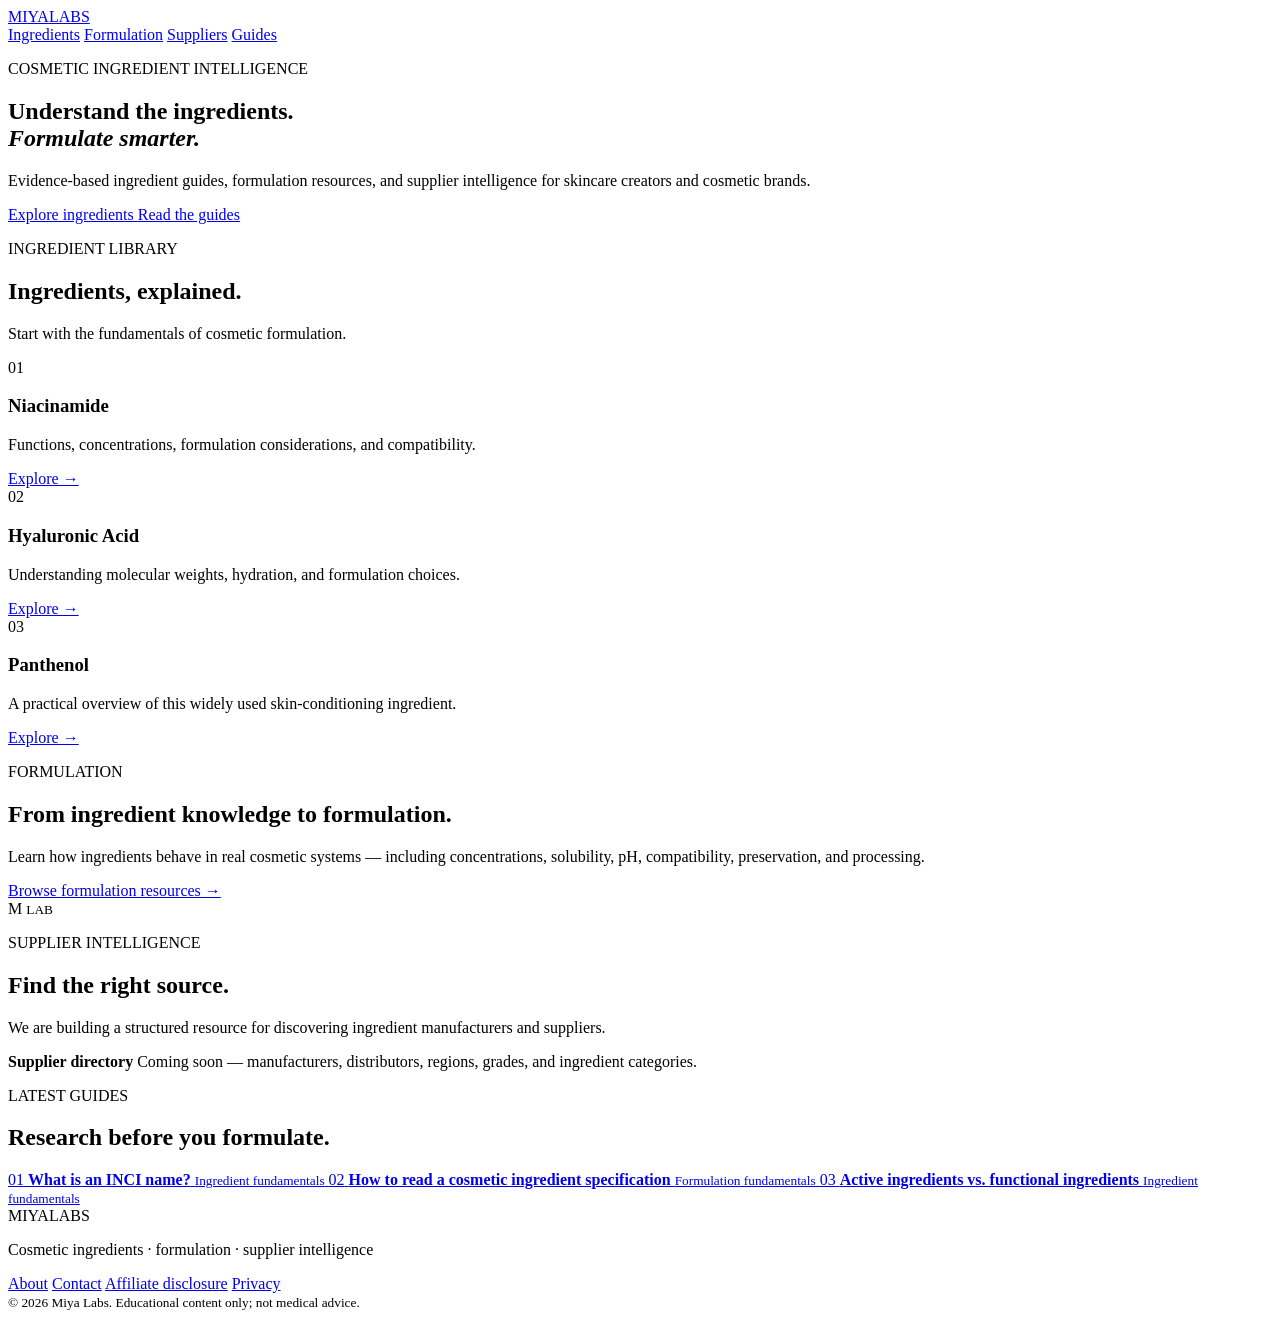
==== index.html @ 3661b7a8 "Create index.html" ====
<!doctype html>
<html lang="en">
<head>
  <meta charset="utf-8">
  <meta name="viewport" content="width=device-width, initial-scale=1">
  <meta name="description" content="Miya Labs — cosmetic ingredients, formulation science, supplier resources, and practical ingredient guides.">
  <title>Miya Labs — Cosmetic Ingredients & Formulation Science</title>
  <link rel="stylesheet" href="style.css">
</head>

<body>

<header class="site-header">
  <a class="brand" href="index.html">MIYA<span>LABS</span></a>

  <nav>
    <a href="#ingredients">Ingredients</a>
    <a href="#formulation">Formulation</a>
    <a href="#suppliers">Suppliers</a>
    <a href="#guides">Guides</a>
  </nav>
</header>


<main>

<section class="hero">

  <p class="eyebrow">COSMETIC INGREDIENT INTELLIGENCE</p>

  <h1>
    Understand the ingredients.<br>
    <em>Formulate smarter.</em>
  </h1>

  <p class="hero-copy">
    Evidence-based ingredient guides, formulation resources,
    and supplier intelligence for skincare creators and cosmetic brands.
  </p>

  <div class="hero-actions">
    <a class="button primary" href="#ingredients">
      Explore ingredients
    </a>

    <a class="button secondary" href="#guides">
      Read the guides
    </a>
  </div>

</section>


<section class="section" id="ingredients">

  <div class="section-heading">

    <div>
      <p class="eyebrow">INGREDIENT LIBRARY</p>
      <h2>Ingredients, explained.</h2>
    </div>

    <p>
      Start with the fundamentals of cosmetic formulation.
    </p>

  </div>


  <div class="cards">

    <article class="card">
      <span>01</span>
      <h3>Niacinamide</h3>
      <p>
        Functions, concentrations, formulation considerations,
        and compatibility.
      </p>
      <a href="#">Explore →</a>
    </article>


    <article class="card">
      <span>02</span>
      <h3>Hyaluronic Acid</h3>
      <p>
        Understanding molecular weights, hydration,
        and formulation choices.
      </p>
      <a href="#">Explore →</a>
    </article>


    <article class="card">
      <span>03</span>
      <h3>Panthenol</h3>
      <p>
        A practical overview of this widely used
        skin-conditioning ingredient.
      </p>
      <a href="#">Explore →</a>
    </article>

  </div>

</section>


<section class="feature" id="formulation">

  <div>

    <p class="eyebrow">FORMULATION</p>

    <h2>
      From ingredient knowledge
      to formulation.
    </h2>

    <p>
      Learn how ingredients behave in real cosmetic systems —
      including concentrations, solubility, pH, compatibility,
      preservation, and processing.
    </p>

    <a class="text-link" href="#">
      Browse formulation resources →
    </a>

  </div>


  <div class="formula-mark">
    M
    <small>LAB</small>
  </div>

</section>


<section class="section" id="suppliers">

  <div class="section-heading">

    <div>
      <p class="eyebrow">SUPPLIER INTELLIGENCE</p>
      <h2>Find the right source.</h2>
    </div>

    <p>
      We are building a structured resource for discovering
      ingredient manufacturers and suppliers.
    </p>

  </div>


  <div class="directory-placeholder">

    <strong>Supplier directory</strong>

    <span>
      Coming soon — manufacturers, distributors, regions,
      grades, and ingredient categories.
    </span>

  </div>

</section>


<section class="section guides" id="guides">

  <p class="eyebrow">LATEST GUIDES</p>

  <h2>Research before you formulate.</h2>


  <div class="guide-list">

    <a href="#">
      <span>01</span>
      <strong>What is an INCI name?</strong>
      <small>Ingredient fundamentals</small>
    </a>


    <a href="#">
      <span>02</span>
      <strong>
        How to read a cosmetic ingredient specification
      </strong>
      <small>Formulation fundamentals</small>
    </a>


    <a href="#">
      <span>03</span>
      <strong>
        Active ingredients vs. functional ingredients
      </strong>
      <small>Ingredient fundamentals</small>
    </a>

  </div>

</section>

</main>


<footer>

  <div class="brand">
    MIYA<span>LABS</span>
  </div>

  <p>
    Cosmetic ingredients · formulation · supplier intelligence
  </p>

  <div class="footer-links">
    <a href="#">About</a>
    <a href="#">Contact</a>
    <a href="#">Affiliate disclosure</a>
    <a href="#">Privacy</a>
  </div>

  <small>
    © 2026 Miya Labs. Educational content only; not medical advice.
  </small>

</footer>

</body>
</html>
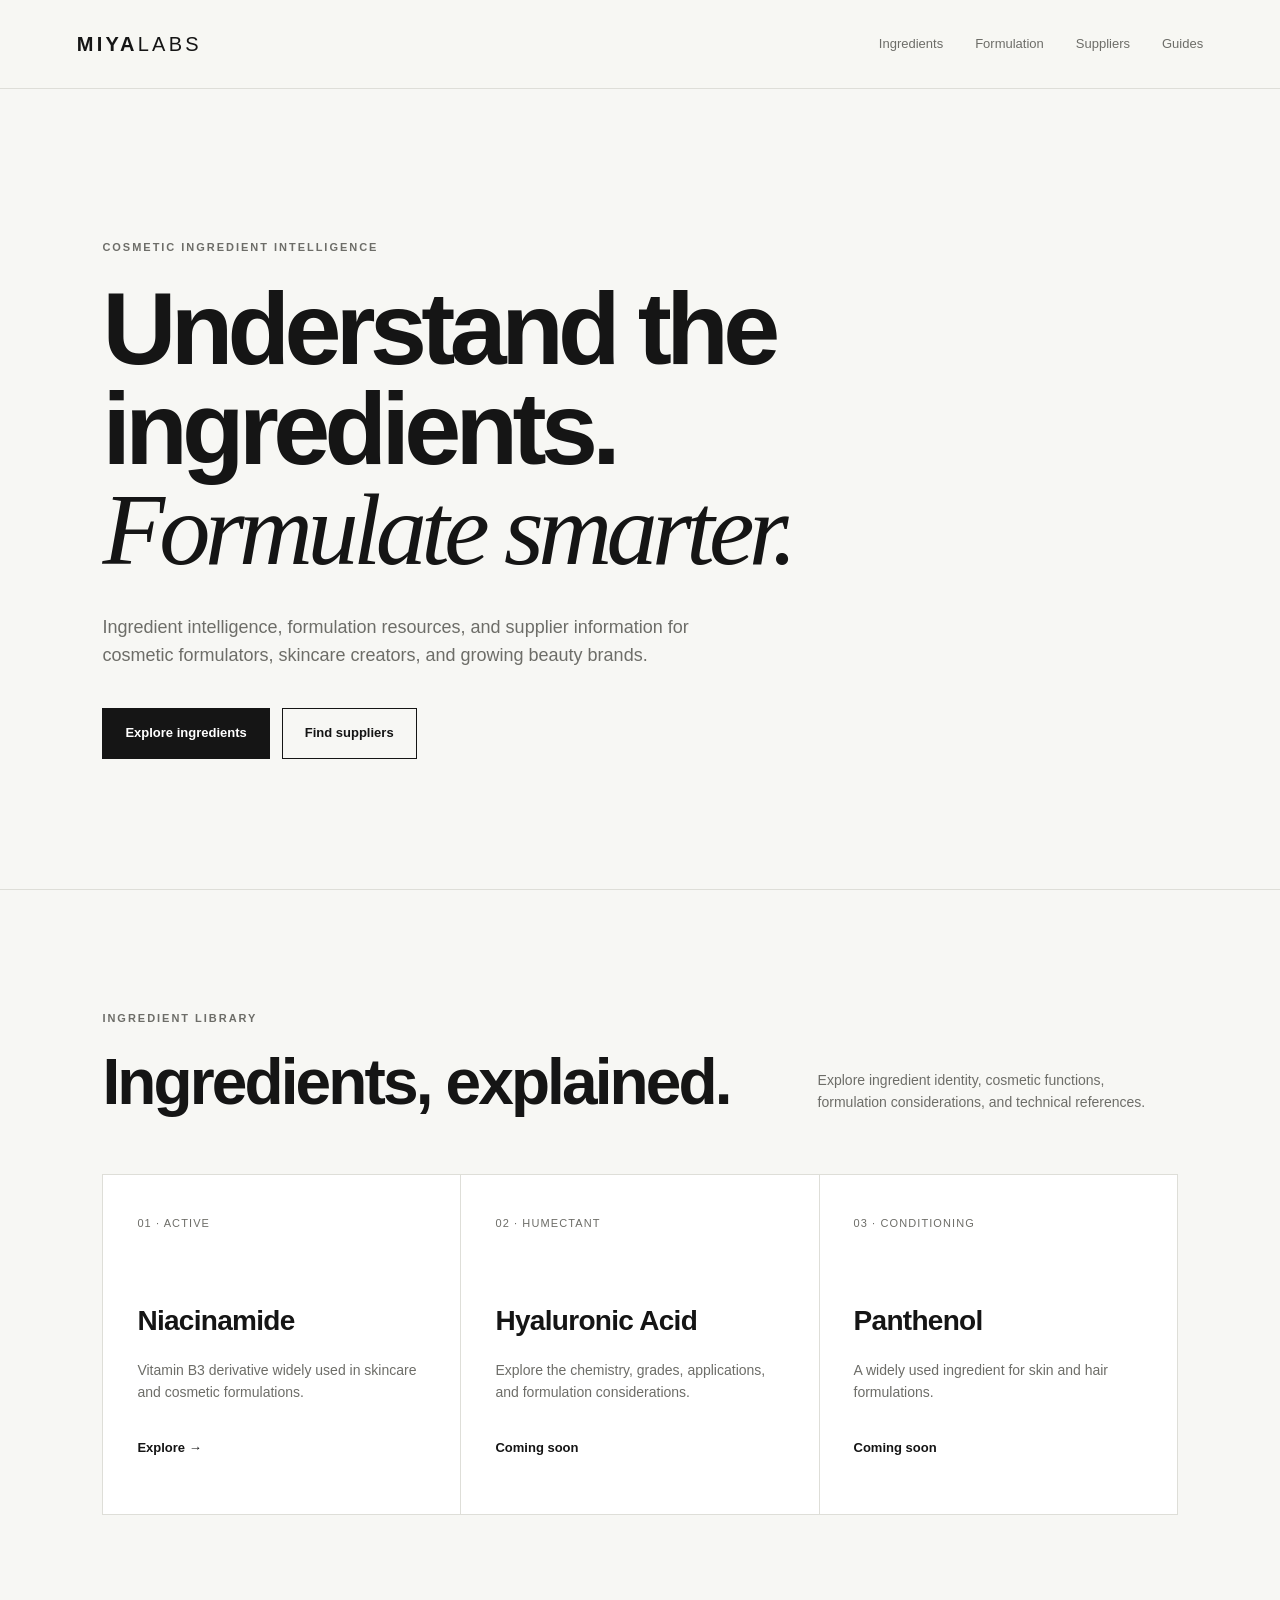
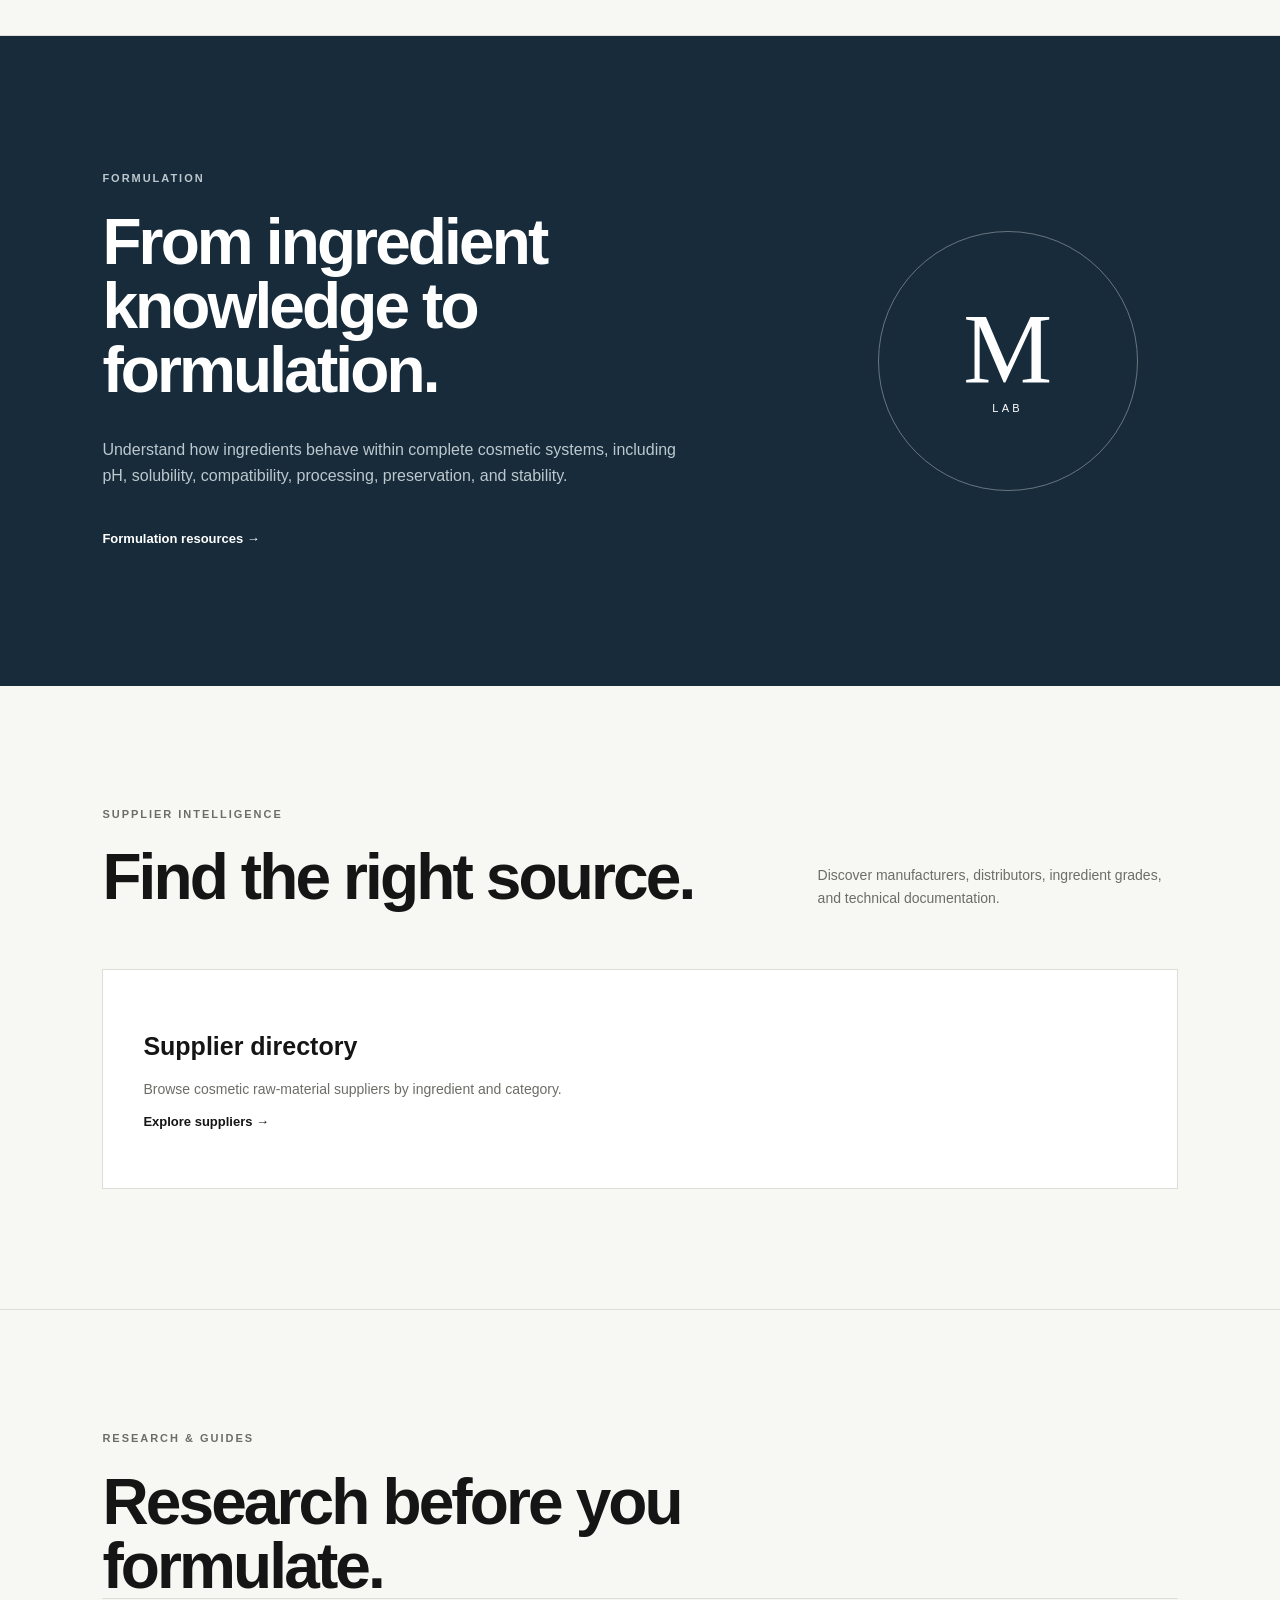
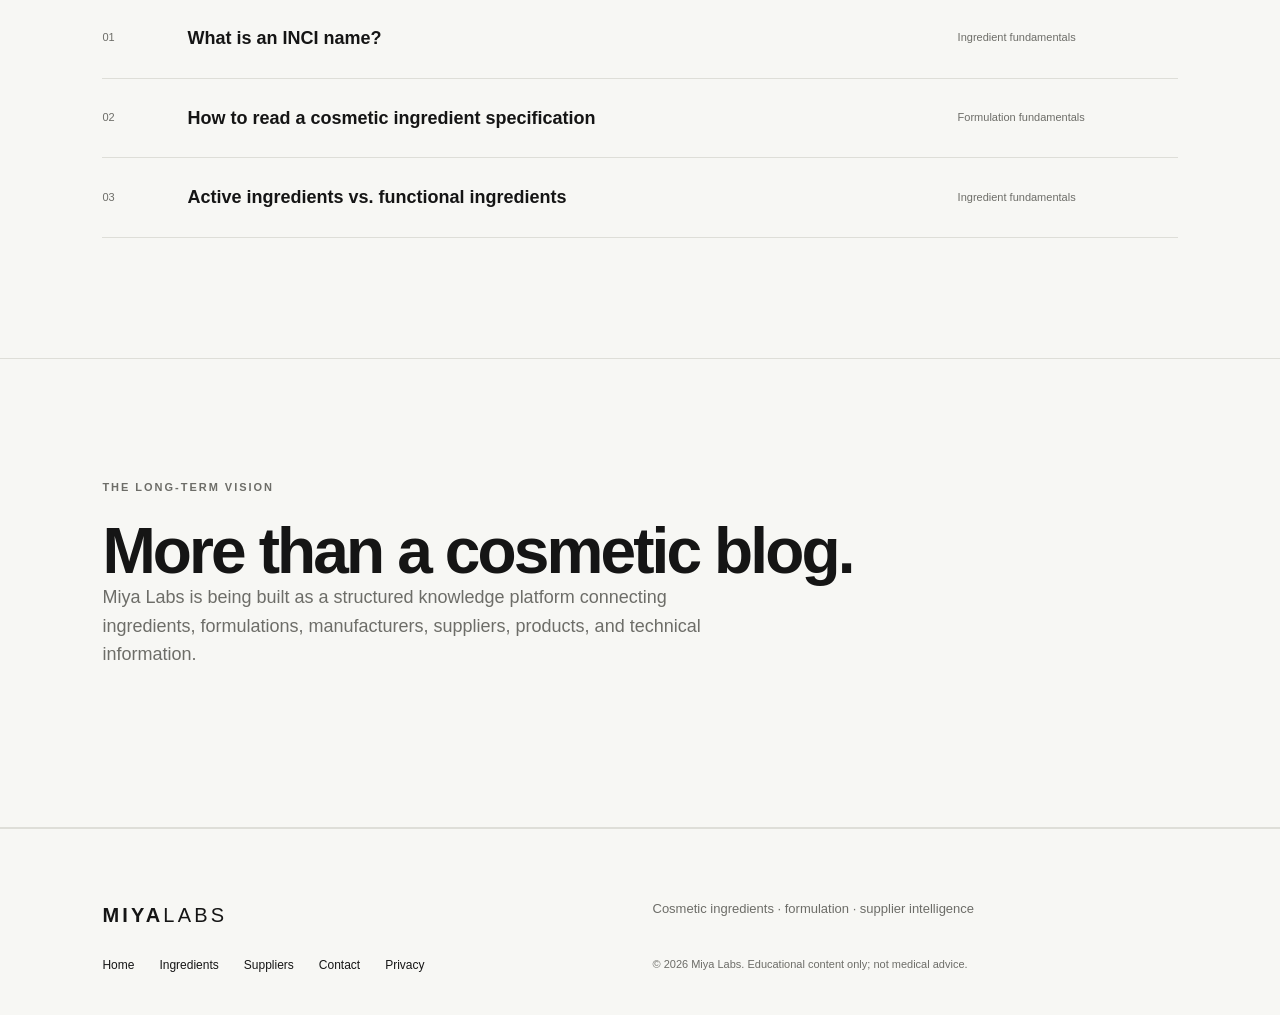
==== commit 958f8062: "Update index.html" ====
--- a/index.html
+++ b/index.html
@@ -1,236 +1,531 @@
 <!doctype html>
 <html lang="en">
+
 <head>
+
   <meta charset="utf-8">
-  <meta name="viewport" content="width=device-width, initial-scale=1">
-  <meta name="description" content="Miya Labs — cosmetic ingredients, formulation science, supplier resources, and practical ingredient guides.">
-  <title>Miya Labs — Cosmetic Ingredients & Formulation Science</title>
+
+  <meta
+    name="viewport"
+    content="width=device-width, initial-scale=1"
+  >
+
+  <meta
+    name="description"
+    content="Miya Labs — cosmetic ingredients, formulation science, supplier intelligence, and practical resources for cosmetic formulators."
+  >
+
+  <title>
+    Miya Labs — Cosmetic Ingredients & Formulation Science
+  </title>
+
   <link rel="stylesheet" href="style.css">
+
 </head>
 
+
 <body>
 
+
 <header class="site-header">
-  <a class="brand" href="index.html">MIYA<span>LABS</span></a>
+
+  <a class="brand" href="index.html">
+    MIYA<span>LABS</span>
+  </a>
+
 
   <nav>
-    <a href="#ingredients">Ingredients</a>
-    <a href="#formulation">Formulation</a>
-    <a href="#suppliers">Suppliers</a>
-    <a href="#guides">Guides</a>
+
+    <a href="ingredients.html">
+      Ingredients
+    </a>
+
+    <a href="index.html#formulation">
+      Formulation
+    </a>
+
+    <a href="suppliers.html">
+      Suppliers
+    </a>
+
+    <a href="index.html#guides">
+      Guides
+    </a>
+
   </nav>
+
 </header>
 
 
+
 <main>
 
+
 <section class="hero">
 
-  <p class="eyebrow">COSMETIC INGREDIENT INTELLIGENCE</p>
+  <p class="eyebrow">
+    COSMETIC INGREDIENT INTELLIGENCE
+  </p>
+
 
   <h1>
+
     Understand the ingredients.<br>
+
     <em>Formulate smarter.</em>
+
   </h1>
 
+
   <p class="hero-copy">
-    Evidence-based ingredient guides, formulation resources,
-    and supplier intelligence for skincare creators and cosmetic brands.
+
+    Ingredient intelligence, formulation resources,
+    and supplier information for cosmetic formulators,
+    skincare creators, and growing beauty brands.
+
   </p>
 
+
   <div class="hero-actions">
-    <a class="button primary" href="#ingredients">
+
+    <a
+      class="button primary"
+      href="ingredients.html"
+    >
       Explore ingredients
     </a>
 
-    <a class="button secondary" href="#guides">
-      Read the guides
-    </a>
+
+    <a
+      class="button secondary"
+      href="suppliers.html"
+    >
+      Find suppliers
+    </a>
+
   </div>
 
 </section>
 
 
-<section class="section" id="ingredients">
+
+<section
+  class="section"
+  id="ingredients"
+>
+
 
   <div class="section-heading">
 
     <div>
-      <p class="eyebrow">INGREDIENT LIBRARY</p>
-      <h2>Ingredients, explained.</h2>
+
+      <p class="eyebrow">
+        INGREDIENT LIBRARY
+      </p>
+
+      <h2>
+        Ingredients, explained.
+      </h2>
+
     </div>
 
+
     <p>
-      Start with the fundamentals of cosmetic formulation.
+
+      Explore ingredient identity,
+      cosmetic functions, formulation
+      considerations, and technical references.
+
     </p>
 
   </div>
 
 
+
   <div class="cards">
 
+
     <article class="card">
-      <span>01</span>
-      <h3>Niacinamide</h3>
+
+      <span>
+        01 · ACTIVE
+      </span>
+
+
+      <h3>
+        Niacinamide
+      </h3>
+
+
       <p>
-        Functions, concentrations, formulation considerations,
-        and compatibility.
+
+        Vitamin B3 derivative widely used
+        in skincare and cosmetic formulations.
+
       </p>
-      <a href="#">Explore →</a>
+
+
+      <a href="ingredients/niacinamide.html">
+        Explore →
+      </a>
+
     </article>
 
 
+
     <article class="card">
-      <span>02</span>
-      <h3>Hyaluronic Acid</h3>
+
+      <span>
+        02 · HUMECTANT
+      </span>
+
+
+      <h3>
+        Hyaluronic Acid
+      </h3>
+
+
       <p>
-        Understanding molecular weights, hydration,
-        and formulation choices.
+
+        Explore the chemistry, grades,
+        applications, and formulation considerations.
+
       </p>
-      <a href="#">Explore →</a>
+
+
+      <a href="#">
+        Coming soon
+      </a>
+
     </article>
 
 
+
     <article class="card">
-      <span>03</span>
-      <h3>Panthenol</h3>
+
+      <span>
+        03 · CONDITIONING
+      </span>
+
+
+      <h3>
+        Panthenol
+      </h3>
+
+
       <p>
-        A practical overview of this widely used
-        skin-conditioning ingredient.
+
+        A widely used ingredient for
+        skin and hair formulations.
+
       </p>
-      <a href="#">Explore →</a>
+
+
+      <a href="#">
+        Coming soon
+      </a>
+
     </article>
 
+
   </div>
 
 </section>
 
 
-<section class="feature" id="formulation">
+
+<section
+  class="feature"
+  id="formulation"
+>
+
 
   <div>
 
-    <p class="eyebrow">FORMULATION</p>
+
+    <p class="eyebrow">
+      FORMULATION
+    </p>
+
 
     <h2>
       From ingredient knowledge
       to formulation.
     </h2>
 
+
     <p>
-      Learn how ingredients behave in real cosmetic systems —
-      including concentrations, solubility, pH, compatibility,
-      preservation, and processing.
+
+      Understand how ingredients behave
+      within complete cosmetic systems,
+      including pH, solubility, compatibility,
+      processing, preservation, and stability.
+
     </p>
 
-    <a class="text-link" href="#">
-      Browse formulation resources →
-    </a>
-
-  </div>
-
-
-  <div class="formula-mark">
+
+    <a
+      class="text-link"
+      href="#"
+    >
+      Formulation resources →
+    </a>
+
+
+  </div>
+
+
+
+  <div
+    class="formula-mark"
+    aria-hidden="true"
+  >
+
     M
-    <small>LAB</small>
-  </div>
+
+    <small>
+      LAB
+    </small>
+
+  </div>
+
 
 </section>
 
 
-<section class="section" id="suppliers">
+
+<section
+  class="section"
+  id="suppliers"
+>
+
 
   <div class="section-heading">
 
+
     <div>
-      <p class="eyebrow">SUPPLIER INTELLIGENCE</p>
-      <h2>Find the right source.</h2>
+
+      <p class="eyebrow">
+        SUPPLIER INTELLIGENCE
+      </p>
+
+
+      <h2>
+        Find the right source.
+      </h2>
+
     </div>
 
+
     <p>
-      We are building a structured resource for discovering
-      ingredient manufacturers and suppliers.
+
+      Discover manufacturers,
+      distributors, ingredient grades,
+      and technical documentation.
+
     </p>
 
-  </div>
+
+  </div>
+
 
 
   <div class="directory-placeholder">
 
-    <strong>Supplier directory</strong>
+
+    <strong>
+      Supplier directory
+    </strong>
+
 
     <span>
-      Coming soon — manufacturers, distributors, regions,
-      grades, and ingredient categories.
+
+      Browse cosmetic raw-material suppliers
+      by ingredient and category.
+
     </span>
 
-  </div>
+
+    <a
+      class="text-link"
+      href="suppliers.html"
+    >
+      Explore suppliers →
+    </a>
+
+
+  </div>
+
 
 </section>
 
 
-<section class="section guides" id="guides">
-
-  <p class="eyebrow">LATEST GUIDES</p>
-
-  <h2>Research before you formulate.</h2>
+
+<section
+  class="section"
+  id="guides"
+>
+
+
+  <p class="eyebrow">
+    RESEARCH & GUIDES
+  </p>
+
+
+  <h2>
+    Research before you formulate.
+  </h2>
+
 
 
   <div class="guide-list">
 
+
     <a href="#">
-      <span>01</span>
-      <strong>What is an INCI name?</strong>
-      <small>Ingredient fundamentals</small>
-    </a>
+
+      <span>
+        01
+      </span>
+
+
+      <strong>
+        What is an INCI name?
+      </strong>
+
+
+      <small>
+        Ingredient fundamentals
+      </small>
+
+    </a>
+
 
 
     <a href="#">
-      <span>02</span>
+
+      <span>
+        02
+      </span>
+
+
       <strong>
         How to read a cosmetic ingredient specification
       </strong>
-      <small>Formulation fundamentals</small>
-    </a>
+
+
+      <small>
+        Formulation fundamentals
+      </small>
+
+    </a>
+
 
 
     <a href="#">
-      <span>03</span>
+
+      <span>
+        03
+      </span>
+
+
       <strong>
         Active ingredients vs. functional ingredients
       </strong>
-      <small>Ingredient fundamentals</small>
-    </a>
-
-  </div>
+
+
+      <small>
+        Ingredient fundamentals
+      </small>
+
+    </a>
+
+
+  </div>
+
 
 </section>
 
+
+
+<section class="section">
+
+
+  <p class="eyebrow">
+    THE LONG-TERM VISION
+  </p>
+
+
+  <h2>
+    More than a cosmetic blog.
+  </h2>
+
+
+  <p class="hero-copy">
+
+    Miya Labs is being built as a structured
+    knowledge platform connecting ingredients,
+    formulations, manufacturers, suppliers,
+    products, and technical information.
+
+  </p>
+
+
+</section>
+
+
 </main>
 
 
+
 <footer>
+
 
   <div class="brand">
     MIYA<span>LABS</span>
   </div>
+
 
   <p>
     Cosmetic ingredients · formulation · supplier intelligence
   </p>
 
+
   <div class="footer-links">
-    <a href="#">About</a>
-    <a href="#">Contact</a>
-    <a href="#">Affiliate disclosure</a>
-    <a href="#">Privacy</a>
-  </div>
+
+    <a href="index.html">
+      Home
+    </a>
+
+    <a href="ingredients.html">
+      Ingredients
+    </a>
+
+    <a href="suppliers.html">
+      Suppliers
+    </a>
+
+    <a href="#">
+      Contact
+    </a>
+
+    <a href="#">
+      Privacy
+    </a>
+
+  </div>
+
 
   <small>
-    © 2026 Miya Labs. Educational content only; not medical advice.
+
+    © 2026 Miya Labs.
+    Educational content only; not medical advice.
+
   </small>
 
+
 </footer>
 
+
 </body>
+
 </html>
--- a/style.css
+++ b/style.css
@@ -0,0 +1,401 @@
+:root {
+  --background: #f7f7f4;
+  --surface: #ffffff;
+  --text: #151515;
+  --muted: #6d6d68;
+  --line: #deded8;
+  --accent: #172b3a;
+  --accent-light: #e8eef1;
+}
+
+* {
+  box-sizing: border-box;
+}
+
+html {
+  scroll-behavior: smooth;
+}
+
+body {
+  margin: 0;
+  background: var(--background);
+  color: var(--text);
+  font-family: Arial, Helvetica, sans-serif;
+  line-height: 1.6;
+}
+
+a {
+  color: inherit;
+  text-decoration: none;
+}
+
+.site-header {
+  width: 100%;
+  padding: 28px 6vw;
+  display: flex;
+  align-items: center;
+  justify-content: space-between;
+  border-bottom: 1px solid var(--line);
+  background: rgba(247, 247, 244, 0.95);
+}
+
+.brand {
+  font-size: 20px;
+  font-weight: 800;
+  letter-spacing: 0.16em;
+}
+
+.brand span {
+  font-weight: 400;
+}
+
+nav {
+  display: flex;
+  gap: 32px;
+}
+
+nav a {
+  font-size: 13px;
+  color: var(--muted);
+  transition: color 0.2s ease;
+}
+
+nav a:hover {
+  color: var(--text);
+}
+
+.hero {
+  min-height: 720px;
+  padding: 150px 8vw 130px;
+  display: flex;
+  flex-direction: column;
+  justify-content: center;
+  border-bottom: 1px solid var(--line);
+}
+
+.eyebrow {
+  margin: 0 0 22px;
+  color: var(--muted);
+  font-size: 11px;
+  font-weight: 700;
+  letter-spacing: 0.18em;
+}
+
+h1,
+h2,
+h3 {
+  margin-top: 0;
+}
+
+h1 {
+  max-width: 1000px;
+  margin-bottom: 32px;
+  font-size: clamp(48px, 8vw, 108px);
+  line-height: 0.98;
+  letter-spacing: -0.055em;
+  font-weight: 700;
+}
+
+h1 em {
+  font-family: Georgia, "Times New Roman", serif;
+  font-weight: 400;
+}
+
+.hero-copy {
+  max-width: 650px;
+  margin: 0 0 38px;
+  color: var(--muted);
+  font-size: 18px;
+}
+
+.hero-actions {
+  display: flex;
+  gap: 12px;
+  flex-wrap: wrap;
+}
+
+.button {
+  display: inline-block;
+  padding: 14px 22px;
+  border: 1px solid var(--text);
+  font-size: 13px;
+  font-weight: 700;
+  transition: all 0.2s ease;
+}
+
+.button.primary {
+  background: var(--text);
+  color: white;
+}
+
+.button.primary:hover {
+  background: var(--accent);
+  border-color: var(--accent);
+}
+
+.button.secondary {
+  background: transparent;
+}
+
+.button.secondary:hover {
+  background: white;
+}
+
+.section {
+  padding: 120px 8vw;
+  border-bottom: 1px solid var(--line);
+}
+
+.section-heading {
+  display: flex;
+  justify-content: space-between;
+  gap: 60px;
+  align-items: flex-end;
+  margin-bottom: 60px;
+}
+
+.section-heading > p {
+  max-width: 360px;
+  margin: 0;
+  color: var(--muted);
+  font-size: 14px;
+}
+
+h2 {
+  max-width: 800px;
+  margin-bottom: 0;
+  font-size: clamp(38px, 5vw, 70px);
+  line-height: 1;
+  letter-spacing: -0.045em;
+}
+
+.cards {
+  display: grid;
+  grid-template-columns: repeat(3, 1fr);
+  border-top: 1px solid var(--line);
+  border-left: 1px solid var(--line);
+}
+
+.card {
+  min-height: 340px;
+  padding: 34px;
+  border-right: 1px solid var(--line);
+  border-bottom: 1px solid var(--line);
+  background: var(--surface);
+  transition: transform 0.2s ease;
+}
+
+.card:hover {
+  transform: translateY(-5px);
+}
+
+.card > span {
+  color: var(--muted);
+  font-size: 11px;
+  letter-spacing: 0.1em;
+}
+
+.card h3 {
+  margin: 65px 0 15px;
+  font-size: 28px;
+  letter-spacing: -0.025em;
+}
+
+.card p {
+  max-width: 330px;
+  margin-bottom: 30px;
+  color: var(--muted);
+  font-size: 14px;
+}
+
+.card a,
+.text-link {
+  font-size: 13px;
+  font-weight: 700;
+}
+
+.feature {
+  min-height: 650px;
+  padding: 120px 8vw;
+  display: grid;
+  grid-template-columns: 1fr 300px;
+  gap: 100px;
+  align-items: center;
+  background: var(--accent);
+  color: white;
+}
+
+.feature .eyebrow,
+.feature > div > p:not(.eyebrow) {
+  color: #bdc8ce;
+}
+
+.feature h2 {
+  max-width: 700px;
+  margin-bottom: 35px;
+}
+
+.feature > div > p:not(.eyebrow) {
+  max-width: 600px;
+  font-size: 16px;
+}
+
+.feature .text-link {
+  display: inline-block;
+  margin-top: 25px;
+}
+
+.formula-mark {
+  width: 260px;
+  height: 260px;
+  display: flex;
+  align-items: center;
+  justify-content: center;
+  flex-direction: column;
+  border: 1px solid rgba(255, 255, 255, 0.35);
+  border-radius: 50%;
+  font-family: Georgia, "Times New Roman", serif;
+  font-size: 100px;
+  line-height: 0.8;
+}
+
+.formula-mark small {
+  margin-top: 15px;
+  font-family: Arial, Helvetica, sans-serif;
+  font-size: 11px;
+  letter-spacing: 0.3em;
+}
+
+.directory-placeholder {
+  min-height: 220px;
+  padding: 40px;
+  display: flex;
+  flex-direction: column;
+  justify-content: center;
+  gap: 12px;
+  border: 1px solid var(--line);
+  background: var(--surface);
+}
+
+.directory-placeholder strong {
+  font-size: 25px;
+}
+
+.directory-placeholder span {
+  color: var(--muted);
+  font-size: 14px;
+}
+
+.guides h2 {
+  margin-bottom: 60px;
+}
+
+.guide-list {
+  border-top: 1px solid var(--line);
+}
+
+.guide-list a {
+  display: grid;
+  grid-template-columns: 60px 1fr 220px;
+  gap: 25px;
+  align-items: center;
+  padding: 25px 0;
+  border-bottom: 1px solid var(--line);
+  transition: padding-left 0.2s ease;
+}
+
+.guide-list a:hover {
+  padding-left: 12px;
+}
+
+.guide-list span,
+.guide-list small {
+  color: var(--muted);
+  font-size: 11px;
+}
+
+.guide-list strong {
+  font-size: 18px;
+}
+
+footer {
+  padding: 70px 8vw 40px;
+  display: grid;
+  grid-template-columns: 1fr 1fr;
+  gap: 25px;
+  border-top: 1px solid var(--line);
+}
+
+footer p {
+  margin: 0;
+  color: var(--muted);
+  font-size: 13px;
+}
+
+.footer-links {
+  display: flex;
+  gap: 25px;
+  flex-wrap: wrap;
+  font-size: 12px;
+}
+
+footer small {
+  color: var(--muted);
+  font-size: 11px;
+}
+
+@media (max-width: 800px) {
+
+  .site-header {
+    padding: 22px 5vw;
+  }
+
+  nav {
+    display: none;
+  }
+
+  .hero {
+    min-height: 650px;
+    padding: 100px 7vw;
+  }
+
+  .section {
+    padding: 85px 7vw;
+  }
+
+  .section-heading {
+    display: block;
+  }
+
+  .section-heading > p {
+    margin-top: 25px;
+  }
+
+  .cards {
+    grid-template-columns: 1fr;
+  }
+
+  .feature {
+    padding: 85px 7vw;
+    grid-template-columns: 1fr;
+  }
+
+  .formula-mark {
+    width: 190px;
+    height: 190px;
+    font-size: 70px;
+  }
+
+  .guide-list a {
+    grid-template-columns: 40px 1fr;
+  }
+
+  .guide-list small {
+    grid-column: 2;
+  }
+
+  footer {
+    padding: 60px 7vw 35px;
+    grid-template-columns: 1fr;
+  }
+}
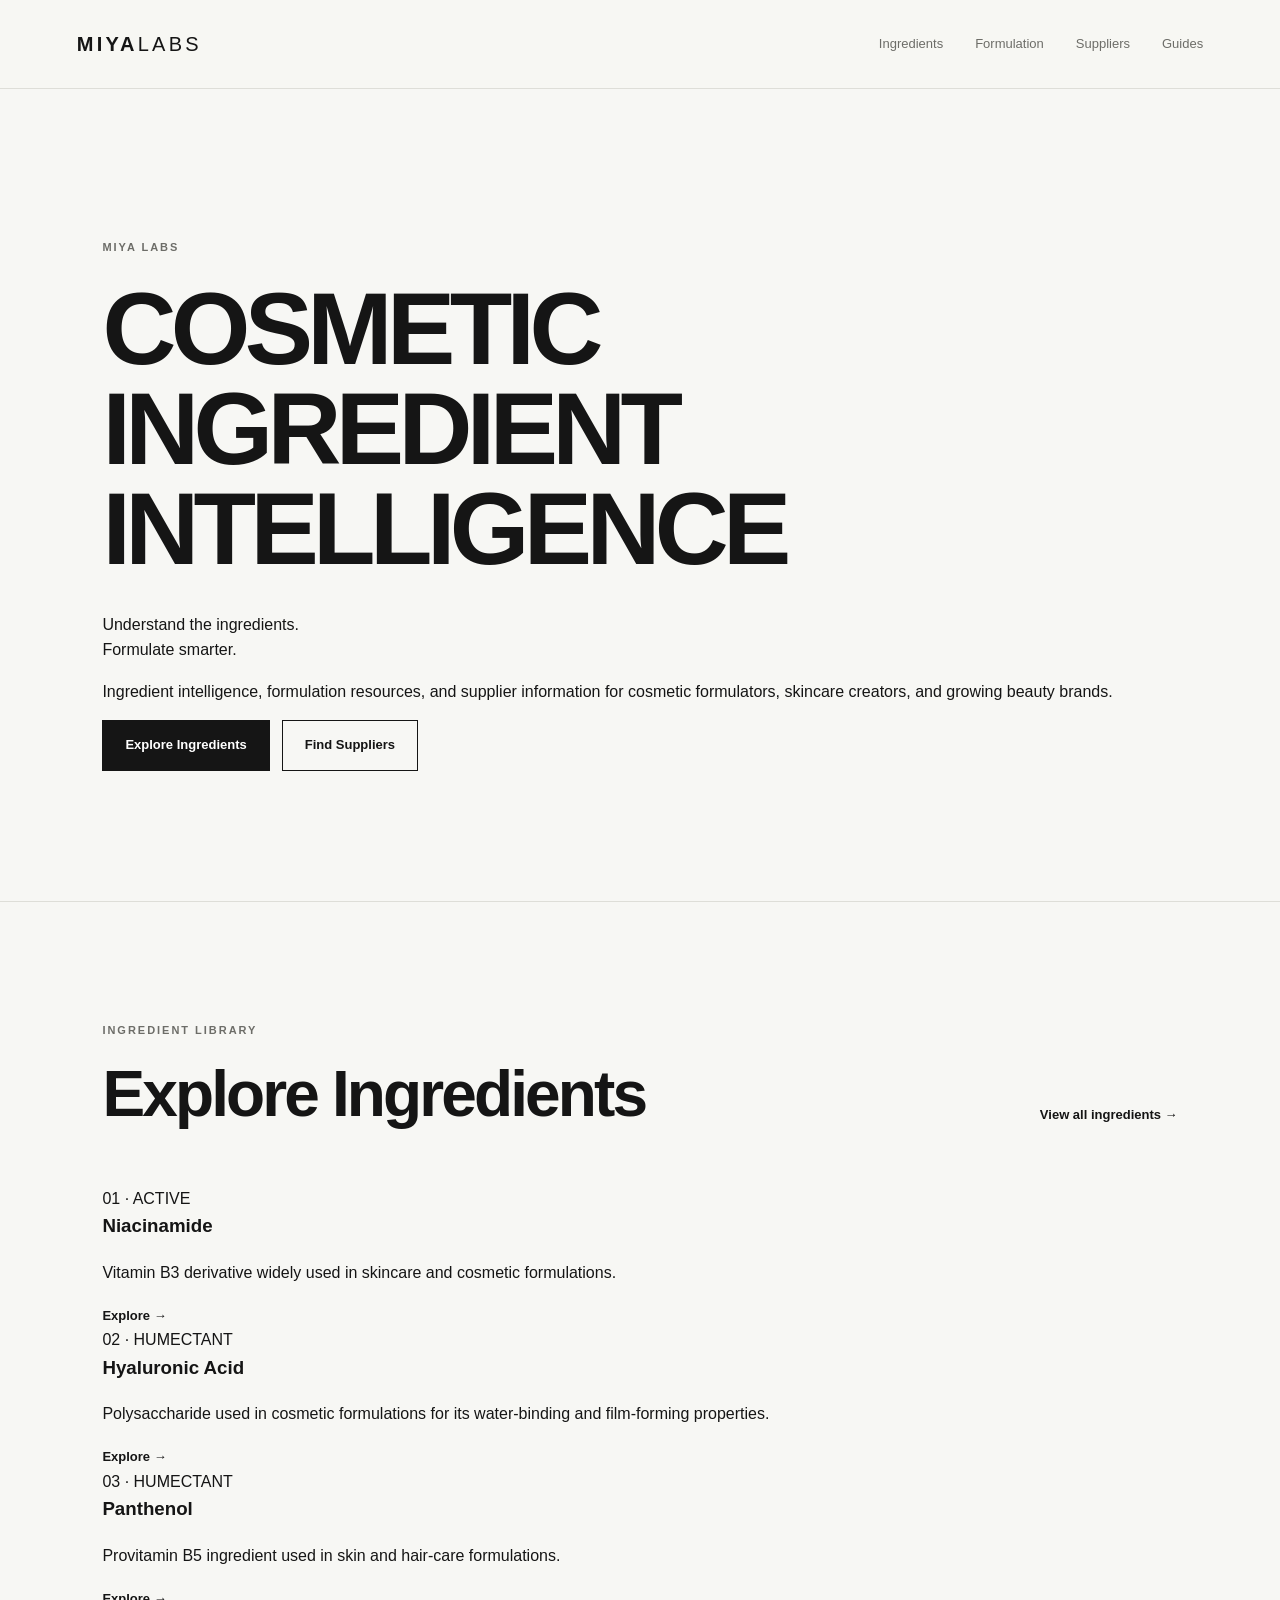
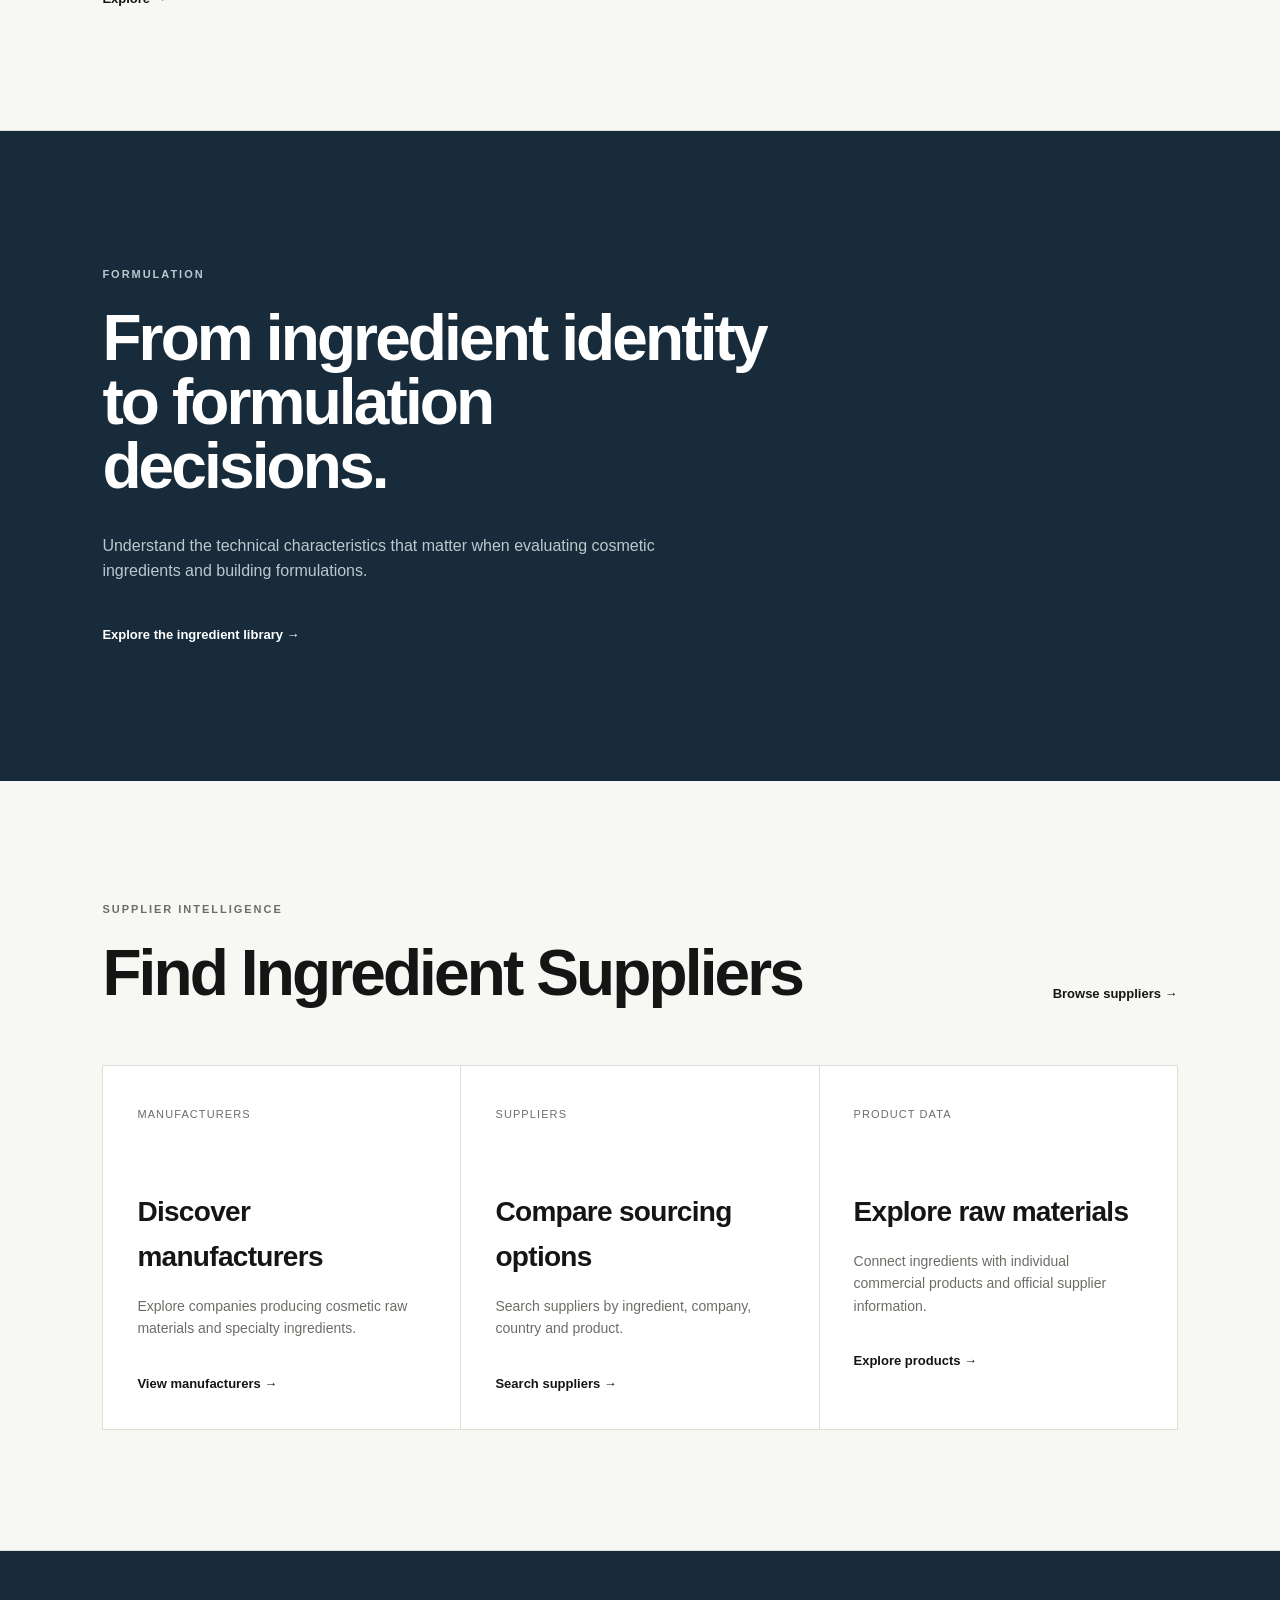
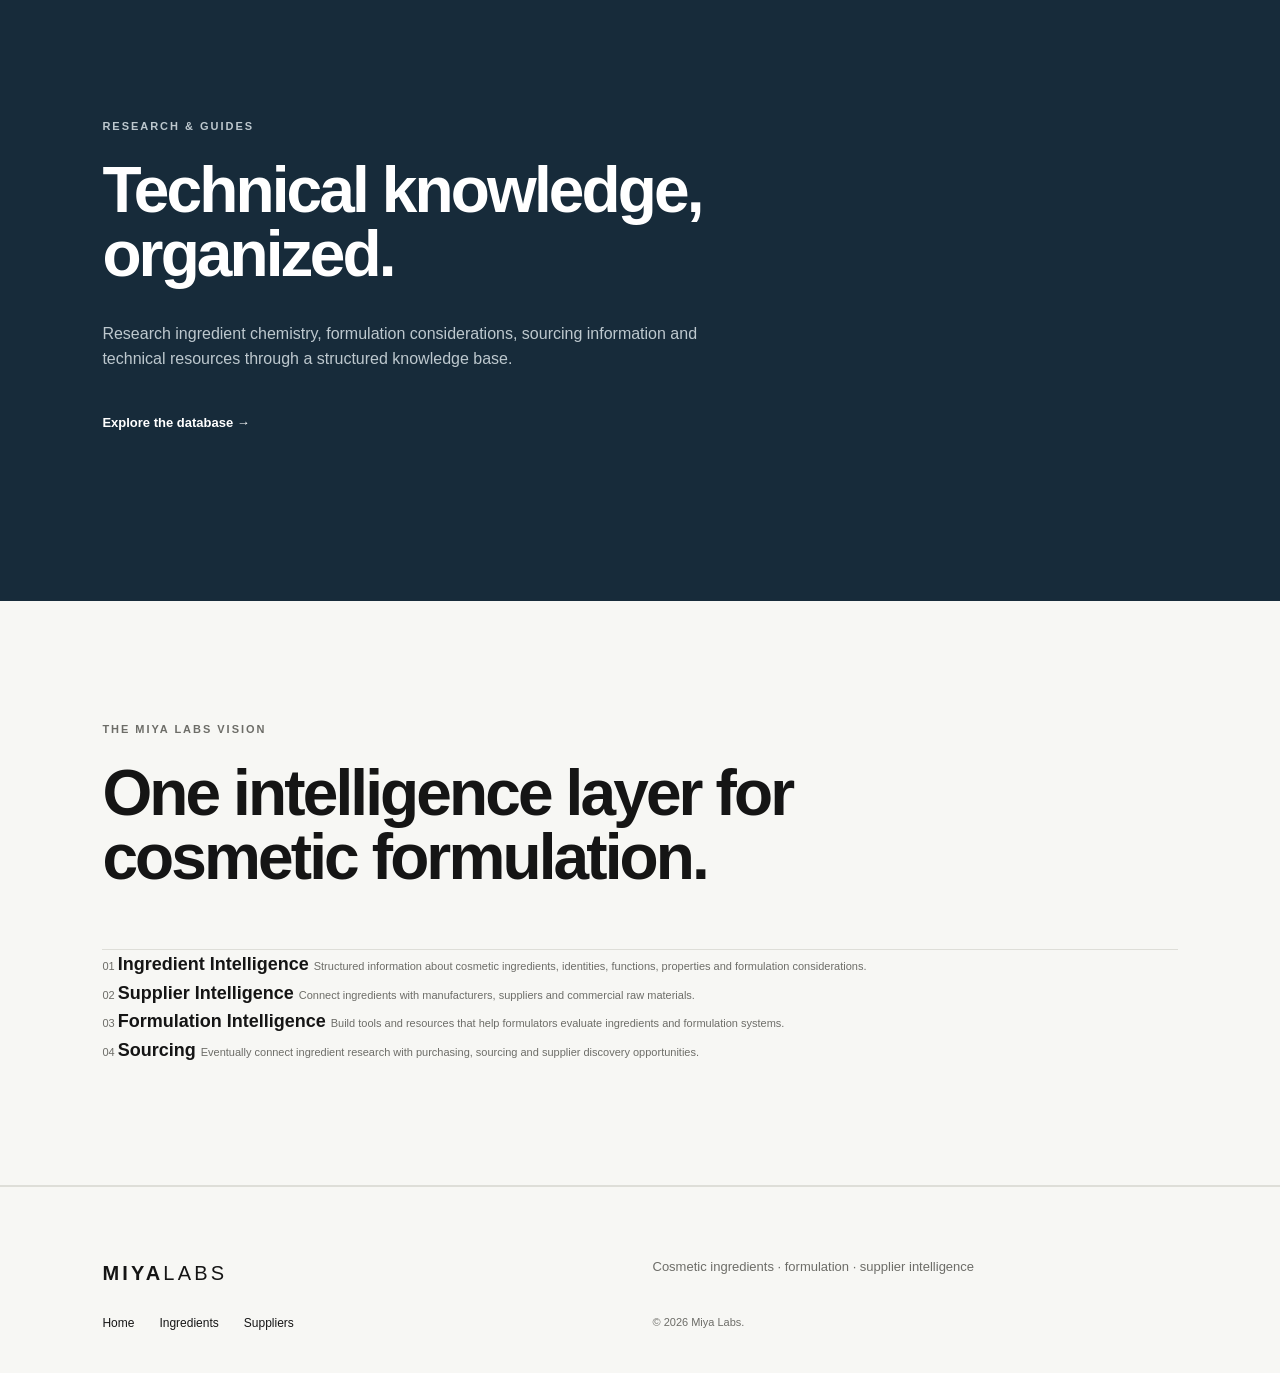
==== commit ee1f4811: "Update index.html" ====
--- a/index.html
+++ b/index.html
@@ -1,4 +1,5 @@
 <!doctype html>
+
 <html lang="en">
 
 <head>
@@ -10,16 +11,19 @@
     content="width=device-width, initial-scale=1"
   >
 
+  <title>
+    MIYA LABS | Cosmetic Ingredient Intelligence
+  </title>
+
   <meta
     name="description"
-    content="Miya Labs — cosmetic ingredients, formulation science, supplier intelligence, and practical resources for cosmetic formulators."
+    content="Miya Labs provides cosmetic ingredient intelligence, formulation resources, and supplier information for formulators and beauty brands."
   >
 
-  <title>
-    Miya Labs — Cosmetic Ingredients & Formulation Science
-  </title>
-
-  <link rel="stylesheet" href="style.css">
+  <link
+    rel="stylesheet"
+    href="style.css"
+  >
 
 </head>
 
@@ -27,20 +31,31 @@
 <body>
 
 
+<!-- =========================================
+     HEADER
+     ========================================= -->
+
+
 <header class="site-header">
 
-  <a class="brand" href="index.html">
+  <a
+    class="brand"
+    href="index.html"
+    aria-label="Miya Labs home"
+  >
+
     MIYA<span>LABS</span>
+
   </a>
 
 
-  <nav>
+  <nav aria-label="Main navigation">
 
     <a href="ingredients.html">
       Ingredients
     </a>
 
-    <a href="index.html#formulation">
+    <a href="#formulation">
       Formulation
     </a>
 
@@ -48,7 +63,7 @@
       Suppliers
     </a>
 
-    <a href="index.html#guides">
+    <a href="#guides">
       Guides
     </a>
 
@@ -61,95 +76,126 @@
 <main>
 
 
+<!-- =========================================
+     HERO
+     ========================================= -->
+
+
 <section class="hero">
 
-  <p class="eyebrow">
-    COSMETIC INGREDIENT INTELLIGENCE
-  </p>
-
-
-  <h1>
-
-    Understand the ingredients.<br>
-
-    <em>Formulate smarter.</em>
-
-  </h1>
-
-
-  <p class="hero-copy">
-
-    Ingredient intelligence, formulation resources,
-    and supplier information for cosmetic formulators,
-    skincare creators, and growing beauty brands.
-
-  </p>
-
-
-  <div class="hero-actions">
+
+  <div class="hero-content">
+
+
+    <p class="eyebrow">
+      MIYA LABS
+    </p>
+
+
+    <h1>
+      COSMETIC<br>
+      INGREDIENT<br>
+      INTELLIGENCE
+    </h1>
+
+
+    <p class="hero-lead">
+
+      Understand the ingredients.<br>
+      Formulate smarter.
+
+    </p>
+
+
+    <p class="hero-description">
+
+      Ingredient intelligence, formulation resources,
+      and supplier information for cosmetic formulators,
+      skincare creators, and growing beauty brands.
+
+    </p>
+
+
+    <div class="hero-actions">
+
+      <a
+        class="button primary"
+        href="ingredients.html"
+      >
+        Explore Ingredients
+      </a>
+
+
+      <a
+        class="button secondary"
+        href="suppliers.html"
+      >
+        Find Suppliers
+      </a>
+
+    </div>
+
+
+  </div>
+
+
+</section>
+
+
+
+<!-- =========================================
+     INGREDIENT LIBRARY
+     ========================================= -->
+
+
+<section class="section">
+
+
+  <div class="section-heading">
+
+
+    <div>
+
+      <p class="eyebrow">
+        INGREDIENT LIBRARY
+      </p>
+
+
+      <h2>
+        Explore Ingredients
+      </h2>
+
+    </div>
+
 
     <a
-      class="button primary"
+      class="text-link"
       href="ingredients.html"
     >
-      Explore ingredients
-    </a>
-
-
-    <a
-      class="button secondary"
-      href="suppliers.html"
-    >
-      Find suppliers
-    </a>
-
-  </div>
-
-</section>
-
-
-
-<section
-  class="section"
-  id="ingredients"
->
-
-
-  <div class="section-heading">
-
-    <div>
-
-      <p class="eyebrow">
-        INGREDIENT LIBRARY
-      </p>
-
-      <h2>
-        Ingredients, explained.
-      </h2>
-
-    </div>
-
-
-    <p>
-
-      Explore ingredient identity,
-      cosmetic functions, formulation
-      considerations, and technical references.
-
-    </p>
-
-  </div>
-
-
-
-  <div class="cards">
-
-
-    <article class="card">
-
-      <span>
-        01 · ACTIVE
-      </span>
+      View all ingredients →
+    </a>
+
+
+  </div>
+
+
+
+  <div class="ingredient-grid">
+
+
+    <!-- NIACINAMIDE -->
+
+
+    <article class="ingredient-card">
+
+
+      <div class="ingredient-card-header">
+
+        <span class="ingredient-category">
+          01 · ACTIVE
+        </span>
+
+      </div>
 
 
       <h3>
@@ -165,19 +211,31 @@
       </p>
 
 
-      <a href="ingredients/niacinamide.html">
+      <a
+        class="text-link"
+        href="ingredients/niacinamide.html"
+      >
         Explore →
       </a>
 
+
     </article>
 
 
 
-    <article class="card">
-
-      <span>
-        02 · HUMECTANT
-      </span>
+    <!-- HYALURONIC ACID -->
+
+
+    <article class="ingredient-card">
+
+
+      <div class="ingredient-card-header">
+
+        <span class="ingredient-category">
+          02 · HUMECTANT
+        </span>
+
+      </div>
 
 
       <h3>
@@ -187,25 +245,38 @@
 
       <p>
 
-        Explore the chemistry, grades,
-        applications, and formulation considerations.
-
-      </p>
-
-
-      <a href="#">
-        Coming soon
+        Polysaccharide used in cosmetic
+        formulations for its water-binding
+        and film-forming properties.
+
+      </p>
+
+
+      <a
+        class="text-link"
+        href="ingredients/hyaluronic-acid.html"
+      >
+        Explore →
       </a>
 
+
     </article>
 
 
 
-    <article class="card">
-
-      <span>
-        03 · CONDITIONING
-      </span>
+    <!-- PANTHENOL -->
+
+
+    <article class="ingredient-card">
+
+
+      <div class="ingredient-card-header">
+
+        <span class="ingredient-category">
+          03 · HUMECTANT
+        </span>
+
+      </div>
 
 
       <h3>
@@ -215,28 +286,38 @@
 
       <p>
 
-        A widely used ingredient for
-        skin and hair formulations.
-
-      </p>
-
-
-      <a href="#">
-        Coming soon
+        Provitamin B5 ingredient used in
+        skin and hair-care formulations.
+
+      </p>
+
+
+      <a
+        class="text-link"
+        href="ingredients/panthenol.html"
+      >
+        Explore →
       </a>
 
+
     </article>
 
 
   </div>
 
+
 </section>
 
 
 
+<!-- =========================================
+     FORMULATION
+     ========================================= -->
+
+
 <section
+  id="formulation"
   class="feature"
-  id="formulation"
 >
 
 
@@ -249,43 +330,27 @@
 
 
     <h2>
-      From ingredient knowledge
-      to formulation.
+      From ingredient identity
+      to formulation decisions.
     </h2>
 
 
     <p>
 
-      Understand how ingredients behave
-      within complete cosmetic systems,
-      including pH, solubility, compatibility,
-      processing, preservation, and stability.
+      Understand the technical characteristics
+      that matter when evaluating cosmetic
+      ingredients and building formulations.
 
     </p>
 
 
     <a
       class="text-link"
-      href="#"
+      href="ingredients.html"
     >
-      Formulation resources →
-    </a>
-
-
-  </div>
-
-
-
-  <div
-    class="formula-mark"
-    aria-hidden="true"
-  >
-
-    M
-
-    <small>
-      LAB
-    </small>
+      Explore the ingredient library →
+    </a>
+
 
   </div>
 
@@ -294,10 +359,12 @@
 
 
 
-<section
-  class="section"
-  id="suppliers"
->
+<!-- =========================================
+     SUPPLIER INTELLIGENCE
+     ========================================= -->
+
+
+<section class="section">
 
 
   <div class="section-heading">
@@ -311,47 +378,124 @@
 
 
       <h2>
-        Find the right source.
+        Find Ingredient Suppliers
       </h2>
 
     </div>
-
-
-    <p>
-
-      Discover manufacturers,
-      distributors, ingredient grades,
-      and technical documentation.
-
-    </p>
-
-
-  </div>
-
-
-
-  <div class="directory-placeholder">
-
-
-    <strong>
-      Supplier directory
-    </strong>
-
-
-    <span>
-
-      Browse cosmetic raw-material suppliers
-      by ingredient and category.
-
-    </span>
 
 
     <a
       class="text-link"
       href="suppliers.html"
     >
-      Explore suppliers →
-    </a>
+      Browse suppliers →
+    </a>
+
+
+  </div>
+
+
+
+  <div class="cards">
+
+
+    <article class="card">
+
+
+      <span>
+        MANUFACTURERS
+      </span>
+
+
+      <h3>
+        Discover manufacturers
+      </h3>
+
+
+      <p>
+
+        Explore companies producing cosmetic
+        raw materials and specialty ingredients.
+
+      </p>
+
+
+      <a
+        class="text-link"
+        href="suppliers.html"
+      >
+        View manufacturers →
+      </a>
+
+
+    </article>
+
+
+
+    <article class="card">
+
+
+      <span>
+        SUPPLIERS
+      </span>
+
+
+      <h3>
+        Compare sourcing options
+      </h3>
+
+
+      <p>
+
+        Search suppliers by ingredient,
+        company, country and product.
+
+      </p>
+
+
+      <a
+        class="text-link"
+        href="suppliers.html"
+      >
+        Search suppliers →
+      </a>
+
+
+    </article>
+
+
+
+    <article class="card">
+
+
+      <span>
+        PRODUCT DATA
+      </span>
+
+
+      <h3>
+        Explore raw materials
+      </h3>
+
+
+      <p>
+
+        Connect ingredients with individual
+        commercial products and official
+        supplier information.
+
+      </p>
+
+
+      <a
+        class="text-link"
+        href="suppliers.html"
+      >
+        Explore products →
+      </a>
+
+
+    </article>
 
 
   </div>
@@ -361,27 +505,91 @@
 
 
 
+<!-- =========================================
+     GUIDES
+     ========================================= -->
+
+
 <section
-  class="section"
   id="guides"
+  class="feature"
 >
 
 
-  <p class="eyebrow">
-    RESEARCH & GUIDES
-  </p>
-
-
-  <h2>
-    Research before you formulate.
-  </h2>
+  <div>
+
+
+    <p class="eyebrow">
+      RESEARCH & GUIDES
+    </p>
+
+
+    <h2>
+      Technical knowledge,
+      organized.
+    </h2>
+
+
+    <p>
+
+      Research ingredient chemistry,
+      formulation considerations, sourcing
+      information and technical resources
+      through a structured knowledge base.
+
+    </p>
+
+
+    <a
+      class="text-link"
+      href="ingredients.html"
+    >
+      Explore the database →
+    </a>
+
+
+  </div>
+
+
+</section>
+
+
+
+<!-- =========================================
+     LONG-TERM VISION
+     ========================================= -->
+
+
+<section class="section">
+
+
+  <div class="section-heading">
+
+
+    <div>
+
+      <p class="eyebrow">
+        THE MIYA LABS VISION
+      </p>
+
+
+      <h2>
+        One intelligence layer
+        for cosmetic formulation.
+      </h2>
+
+    </div>
+
+
+  </div>
 
 
 
   <div class="guide-list">
 
 
-    <a href="#">
+    <div>
+
 
       <span>
         01
@@ -389,19 +597,25 @@
 
 
       <strong>
-        What is an INCI name?
+        Ingredient Intelligence
       </strong>
 
 
       <small>
-        Ingredient fundamentals
+
+        Structured information about cosmetic
+        ingredients, identities, functions,
+        properties and formulation considerations.
+
       </small>
 
-    </a>
-
-
-
-    <a href="#">
+
+    </div>
+
+
+
+    <div>
+
 
       <span>
         02
@@ -409,19 +623,24 @@
 
 
       <strong>
-        How to read a cosmetic ingredient specification
+        Supplier Intelligence
       </strong>
 
 
       <small>
-        Formulation fundamentals
+
+        Connect ingredients with manufacturers,
+        suppliers and commercial raw materials.
+
       </small>
 
-    </a>
-
-
-
-    <a href="#">
+
+    </div>
+
+
+
+    <div>
+
 
       <span>
         03
@@ -429,15 +648,46 @@
 
 
       <strong>
-        Active ingredients vs. functional ingredients
+        Formulation Intelligence
       </strong>
 
 
       <small>
-        Ingredient fundamentals
+
+        Build tools and resources that help
+        formulators evaluate ingredients and
+        formulation systems.
+
       </small>
 
-    </a>
+
+    </div>
+
+
+
+    <div>
+
+
+      <span>
+        04
+      </span>
+
+
+      <strong>
+        Sourcing
+      </strong>
+
+
+      <small>
+
+        Eventually connect ingredient research
+        with purchasing, sourcing and supplier
+        discovery opportunities.
+
+      </small>
+
+
+    </div>
 
 
   </div>
@@ -446,35 +696,13 @@
 </section>
 
 
-
-<section class="section">
-
-
-  <p class="eyebrow">
-    THE LONG-TERM VISION
-  </p>
-
-
-  <h2>
-    More than a cosmetic blog.
-  </h2>
-
-
-  <p class="hero-copy">
-
-    Miya Labs is being built as a structured
-    knowledge platform connecting ingredients,
-    formulations, manufacturers, suppliers,
-    products, and technical information.
-
-  </p>
-
-
-</section>
-
-
 </main>
 
+
+
+<!-- =========================================
+     FOOTER
+     ========================================= -->
 
 
 <footer>
@@ -486,40 +714,36 @@
 
 
   <p>
-    Cosmetic ingredients · formulation · supplier intelligence
+
+    Cosmetic ingredients · formulation ·
+    supplier intelligence
+
   </p>
 
 
   <div class="footer-links">
+
 
     <a href="index.html">
       Home
     </a>
 
+
     <a href="ingredients.html">
       Ingredients
     </a>
 
+
     <a href="suppliers.html">
       Suppliers
     </a>
 
-    <a href="#">
-      Contact
-    </a>
-
-    <a href="#">
-      Privacy
-    </a>
 
   </div>
 
 
   <small>
-
     © 2026 Miya Labs.
-    Educational content only; not medical advice.
-
   </small>
 
 
--- a/style.css
+++ b/style.css
@@ -398,4 +398,970 @@
     padding: 60px 7vw 35px;
     grid-template-columns: 1fr;
   }
-}
+
+.supplier-search {
+  display: flex;
+  gap: 12px;
+  max-width: 850px;
+  margin-top: 40px;
+}
+
+.supplier-search input,
+.supplier-search select {
+  min-height: 52px;
+  padding: 0 16px;
+  border: 1px solid var(--line);
+  background: white;
+  color: var(--text);
+  font-family: inherit;
+  font-size: 14px;
+}
+
+.supplier-search input {
+  flex: 1;
+}
+
+.supplier-search select {
+  min-width: 210px;
+}
+
+.supplier-search input:focus,
+.supplier-search select:focus {
+  outline: 2px solid var(--accent);
+  outline-offset: 2px;
+}
+
+.supplier-results {
+  display: grid;
+  gap: 18px;
+}
+
+.supplier-result {
+  padding: 35px;
+  border: 1px solid var(--line);
+  background: white;
+}
+
+.supplier-meta {
+  display: flex;
+  justify-content: space-between;
+  gap: 20px;
+  margin-bottom: 25px;
+  color: var(--muted);
+  font-size: 10px;
+  font-weight: 700;
+  letter-spacing: 0.12em;
+}
+
+.supplier-result h3 {
+  margin-bottom: 12px;
+  font-size: 30px;
+  letter-spacing: -0.03em;
+}
+
+.supplier-result > p {
+  color: var(--muted);
+  font-size: 14px;
+}
+
+.supplier-products {
+  margin-top: 28px;
+  border-top: 1px solid var(--line);
+}
+
+.supplier-product {
+  display: grid;
+  grid-template-columns: 1fr 120px 150px;
+  gap: 20px;
+  align-items: center;
+  padding: 18px 0;
+  border-bottom: 1px solid var(--line);
+}
+
+.supplier-product strong {
+  font-size: 14px;
+}
+
+.supplier-product span {
+  color: var(--muted);
+  font-size: 12px;
+}
+
+.supplier-product a {
+  font-size: 12px;
+  font-weight: 700;
+}
+
+@media (max-width: 700px) {
+
+  .supplier-search {
+    flex-direction: column;
+  }
+
+  .supplier-search select {
+    width: 100%;
+  }
+
+  .supplier-result {
+    padding: 25px;
+  }
+
+  .supplier-meta {
+    flex-direction: column;
+    gap: 8px;
+  }
+
+  .supplier-product {
+    grid-template-columns: 1fr;
+    gap: 8px;
+  }
+
+}
+
+/* =========================================
+   MIYA LABS — INGREDIENT DIRECTORY
+   ========================================= */
+
+
+.page-intro {
+
+  max-width: 900px;
+
+  margin:
+    110px auto
+    70px;
+
+  padding:
+    0 32px;
+
+}
+
+
+.page-intro h1 {
+
+  margin:
+    14px 0
+    20px;
+
+  font-size:
+    clamp(42px, 7vw, 82px);
+
+  line-height:
+    0.95;
+
+  letter-spacing:
+    -0.055em;
+
+}
+
+
+.page-intro > p:last-child {
+
+  max-width:
+    650px;
+
+  font-size:
+    18px;
+
+  line-height:
+    1.7;
+
+  color:
+    #5f6670;
+
+}
+
+
+
+.directory-controls {
+
+  max-width:
+    1100px;
+
+  margin:
+    0 auto
+    50px;
+
+  padding:
+    0 32px;
+
+  display:
+    grid;
+
+  grid-template-columns:
+    1fr 260px;
+
+  gap:
+    18px;
+
+}
+
+
+.search-field,
+.filter-field {
+
+  display:
+    flex;
+
+  flex-direction:
+    column;
+
+  gap:
+    9px;
+
+}
+
+
+.search-field label,
+.filter-field label {
+
+  font-size:
+    11px;
+
+  font-weight:
+    700;
+
+  letter-spacing:
+    0.14em;
+
+  text-transform:
+    uppercase;
+
+}
+
+
+.search-field input,
+.filter-field select {
+
+  width:
+    100%;
+
+  min-height:
+    54px;
+
+  padding:
+    0 16px;
+
+  border:
+    1px solid #d9dde2;
+
+  background:
+    #ffffff;
+
+  color:
+    #111318;
+
+  font:
+    inherit;
+
+  outline:
+    none;
+
+}
+
+
+.search-field input:focus,
+.filter-field select:focus {
+
+  border-color:
+    #315f9b;
+
+  box-shadow:
+    0 0 0 3px
+    rgba(49, 95, 155, 0.10);
+
+}
+
+
+
+.directory-section {
+
+  max-width:
+    1100px;
+
+  margin:
+    0 auto
+    120px;
+
+  padding:
+    0 32px;
+
+}
+
+
+.ingredient-grid {
+
+  display:
+    grid;
+
+  grid-template-columns:
+    repeat(2, minmax(0, 1fr));
+
+  gap:
+    1px;
+
+  background:
+    #dfe3e8;
+
+  border:
+    1px solid #dfe3e8;
+
+}
+
+
+.ingredient-card {
+
+  min-height:
+    300px;
+
+  padding:
+    30px;
+
+  background:
+    #ffffff;
+
+  display:
+    flex;
+
+  flex-direction:
+    column;
+
+}
+
+
+.ingredient-card-top {
+
+  display:
+    flex;
+
+  justify-content:
+    space-between;
+
+  gap:
+    15px;
+
+  margin-bottom:
+    45px;
+
+}
+
+
+.ingredient-category,
+.ingredient-cas {
+
+  font-size:
+    10px;
+
+  font-weight:
+    700;
+
+  letter-spacing:
+    0.11em;
+
+  text-transform:
+    uppercase;
+
+}
+
+
+.ingredient-category {
+
+  color:
+    #315f9b;
+
+}
+
+
+.ingredient-cas {
+
+  color:
+    #858b93;
+
+}
+
+
+.ingredient-card h2 {
+
+  margin:
+    0 0 12px;
+
+  font-size:
+    30px;
+
+  line-height:
+    1.05;
+
+  letter-spacing:
+    -0.035em;
+
+}
+
+
+.ingredient-inci,
+.ingredient-aliases {
+
+  margin:
+    0 0 10px;
+
+  color:
+    #5f6670;
+
+  font-size:
+    14px;
+
+  line-height:
+    1.6;
+
+}
+
+
+.ingredient-card .text-link {
+
+  margin-top:
+    auto;
+
+  padding-top:
+    25px;
+
+}
+
+
+.text-link {
+
+  color:
+    #111318;
+
+  font-size:
+    13px;
+
+  font-weight:
+    700;
+
+  text-decoration:
+    none;
+
+}
+
+
+.text-link:hover {
+
+  color:
+    #315f9b;
+
+}
+
+
+.directory-placeholder {
+
+  grid-column:
+    1 / -1;
+
+  padding:
+    70px 30px;
+
+  background:
+    #ffffff;
+
+  display:
+    flex;
+
+  flex-direction:
+    column;
+
+  gap:
+    8px;
+
+}
+
+
+.directory-placeholder strong {
+
+  font-size:
+    18px;
+
+}
+
+
+.directory-placeholder span {
+
+  color:
+    #6b7179;
+
+  font-size:
+    14px;
+
+  line-height:
+    1.6;
+
+}
+
+
+
+/* MOBILE */
+
+@media (max-width: 760px) {
+
+
+  .page-intro {
+
+    margin:
+      70px auto
+      45px;
+
+    padding:
+      0 20px;
+
+  }
+
+
+  .page-intro h1 {
+
+    font-size:
+      48px;
+
+  }
+
+
+  .directory-controls {
+
+    grid-template-columns:
+      1fr;
+
+    padding:
+      0 20px;
+
+  }
+
+
+  .directory-section {
+
+    padding:
+      0 20px;
+
+  }
+
+
+  .ingredient-grid {
+
+    grid-template-columns:
+      1fr;
+
+  }
+
+
+  .ingredient-card {
+
+    min-height:
+      270px;
+
+  }
+
+
+  .ingredient-card-top {
+
+    margin-bottom:
+      35px;
+
+  }
+
+}
+
+  
+/* =========================================
+   MIYA LABS — SUPPLIER DIRECTORY
+   ========================================= */
+
+
+.supplier-grid {
+
+  display:
+    grid;
+
+  grid-template-columns:
+    repeat(2, minmax(0, 1fr));
+
+  gap:
+    1px;
+
+  background:
+    #dfe3e8;
+
+  border:
+    1px solid #dfe3e8;
+
+}
+
+
+.supplier-card {
+
+  padding:
+    30px;
+
+  min-height:
+    360px;
+
+  background:
+    #ffffff;
+
+  display:
+    flex;
+
+  flex-direction:
+    column;
+
+}
+
+
+.supplier-card-top {
+
+  display:
+    flex;
+
+  justify-content:
+    space-between;
+
+  gap:
+    15px;
+
+  margin-bottom:
+    45px;
+
+}
+
+
+.supplier-type,
+.supplier-country {
+
+  font-size:
+    10px;
+
+  font-weight:
+    700;
+
+  letter-spacing:
+    0.11em;
+
+  text-transform:
+    uppercase;
+
+}
+
+
+.supplier-type {
+
+  color:
+    #315f9b;
+
+}
+
+
+.supplier-country {
+
+  color:
+    #858b93;
+
+}
+
+
+.supplier-card h2 {
+
+  margin:
+    0 0 30px;
+
+  font-size:
+    32px;
+
+  line-height:
+    1;
+
+  letter-spacing:
+    -0.04em;
+
+}
+
+
+.supplier-card p {
+
+  margin:
+    0 0 12px;
+
+  font-size:
+    11px;
+
+  letter-spacing:
+    0.1em;
+
+  text-transform:
+    uppercase;
+
+  color:
+    #70767e;
+
+}
+
+
+.supplier-tags {
+
+  display:
+    flex;
+
+  flex-wrap:
+    wrap;
+
+  gap:
+    7px;
+
+  margin-bottom:
+    30px;
+
+}
+
+
+.supplier-tags span {
+
+  padding:
+    7px 10px;
+
+  border:
+    1px solid #dfe3e8;
+
+  font-size:
+    12px;
+
+  color:
+    #4e555e;
+
+}
+
+
+.supplier-products {
+
+  margin-top:
+    auto;
+
+  border-top:
+    1px solid #e5e7ea;
+
+}
+
+
+.supplier-product {
+
+  display:
+    grid;
+
+  grid-template-columns:
+    1fr auto;
+
+  gap:
+    8px;
+
+  padding:
+    16px 0;
+
+  border-bottom:
+    1px solid #e5e7ea;
+
+}
+
+
+.supplier-product strong {
+
+  font-size:
+    13px;
+
+}
+
+
+.supplier-product span {
+
+  font-size:
+    11px;
+
+  color:
+    #727982;
+
+}
+
+
+.supplier-product a {
+
+  grid-column:
+    1 / -1;
+
+  margin-top:
+    4px;
+
+  color:
+    #315f9b;
+
+  font-size:
+    12px;
+
+  font-weight:
+    700;
+
+  text-decoration:
+    none;
+
+}
+
+
+.supplier-product a:hover {
+
+  text-decoration:
+    underline;
+
+}
+
+
+
+@media (max-width: 760px) {
+
+  .supplier-grid {
+
+    grid-template-columns:
+      1fr;
+
+  }
+
+}
+/* =========================================
+   RELATED INGREDIENTS
+   ========================================= */
+
+.ingredient-grid {
+  display: grid;
+  grid-template-columns: repeat(3, minmax(0, 1fr));
+  gap: 1px;
+  background: #dfe3e8;
+  border: 1px solid #dfe3e8;
+}
+
+
+.ingredient-card {
+  background: #ffffff;
+  padding: 28px;
+  min-height: 270px;
+  display: flex;
+  flex-direction: column;
+}
+
+
+.ingredient-card-header {
+  margin-bottom: 35px;
+}
+
+
+.ingredient-category {
+  display: inline-block;
+  color: #315f9b;
+  font-size: 10px;
+  font-weight: 700;
+  letter-spacing: 0.11em;
+  line-height: 1.2;
+  text-transform: uppercase;
+}
+
+
+.ingredient-card h3 {
+  margin: 0 0 24px;
+  font-size: 25px;
+  line-height: 1.05;
+  letter-spacing: -0.035em;
+}
+
+
+.ingredient-card p {
+  margin: 0 0 12px;
+  color: #646b73;
+  font-size: 13px;
+  line-height: 1.6;
+}
+
+
+.ingredient-card p strong {
+  color: #17191c;
+  font-size: 10px;
+  letter-spacing: 0.08em;
+  text-transform: uppercase;
+}
+
+
+.ingredient-card .button {
+  margin-top: auto;
+}
+
+
+.button.secondary {
+  display: inline-flex;
+  align-items: center;
+  justify-content: center;
+  width: fit-content;
+  padding: 11px 15px;
+  border: 1px solid #17191c;
+  background: #ffffff;
+  color: #17191c;
+  font-size: 11px;
+  font-weight: 700;
+  letter-spacing: 0.06em;
+  text-decoration: none;
+  text-transform: uppercase;
+  transition:
+    background 0.15s ease,
+    color 0.15s ease;
+}
+
+
+.button.secondary:hover {
+  background: #17191c;
+  color: #ffffff;
+}
+
+
+.directory-placeholder {
+  grid-column: 1 / -1;
+  min-height: 150px;
+  padding: 35px;
+  background: #ffffff;
+  display: flex;
+  flex-direction: column;
+  justify-content: center;
+  gap: 8px;
+}
+
+
+.directory-placeholder strong {
+  color: #17191c;
+  font-size: 14px;
+}
+
+
+.directory-placeholder span {
+  color: #737981;
+  font-size: 13px;
+  line-height: 1.6;
+}
+
+
+@media (max-width: 900px) {
+
+  .ingredient-grid {
+    grid-template-columns: repeat(2, minmax(0, 1fr));
+  }
+
+}
+
+
+@media (max-width: 600px) {
+
+  .ingredient-grid {
+    grid-template-columns: 1fr;
+  }
+
+
+  .ingredient-card {
+    min-height: 240px;
+  }
+
+}
